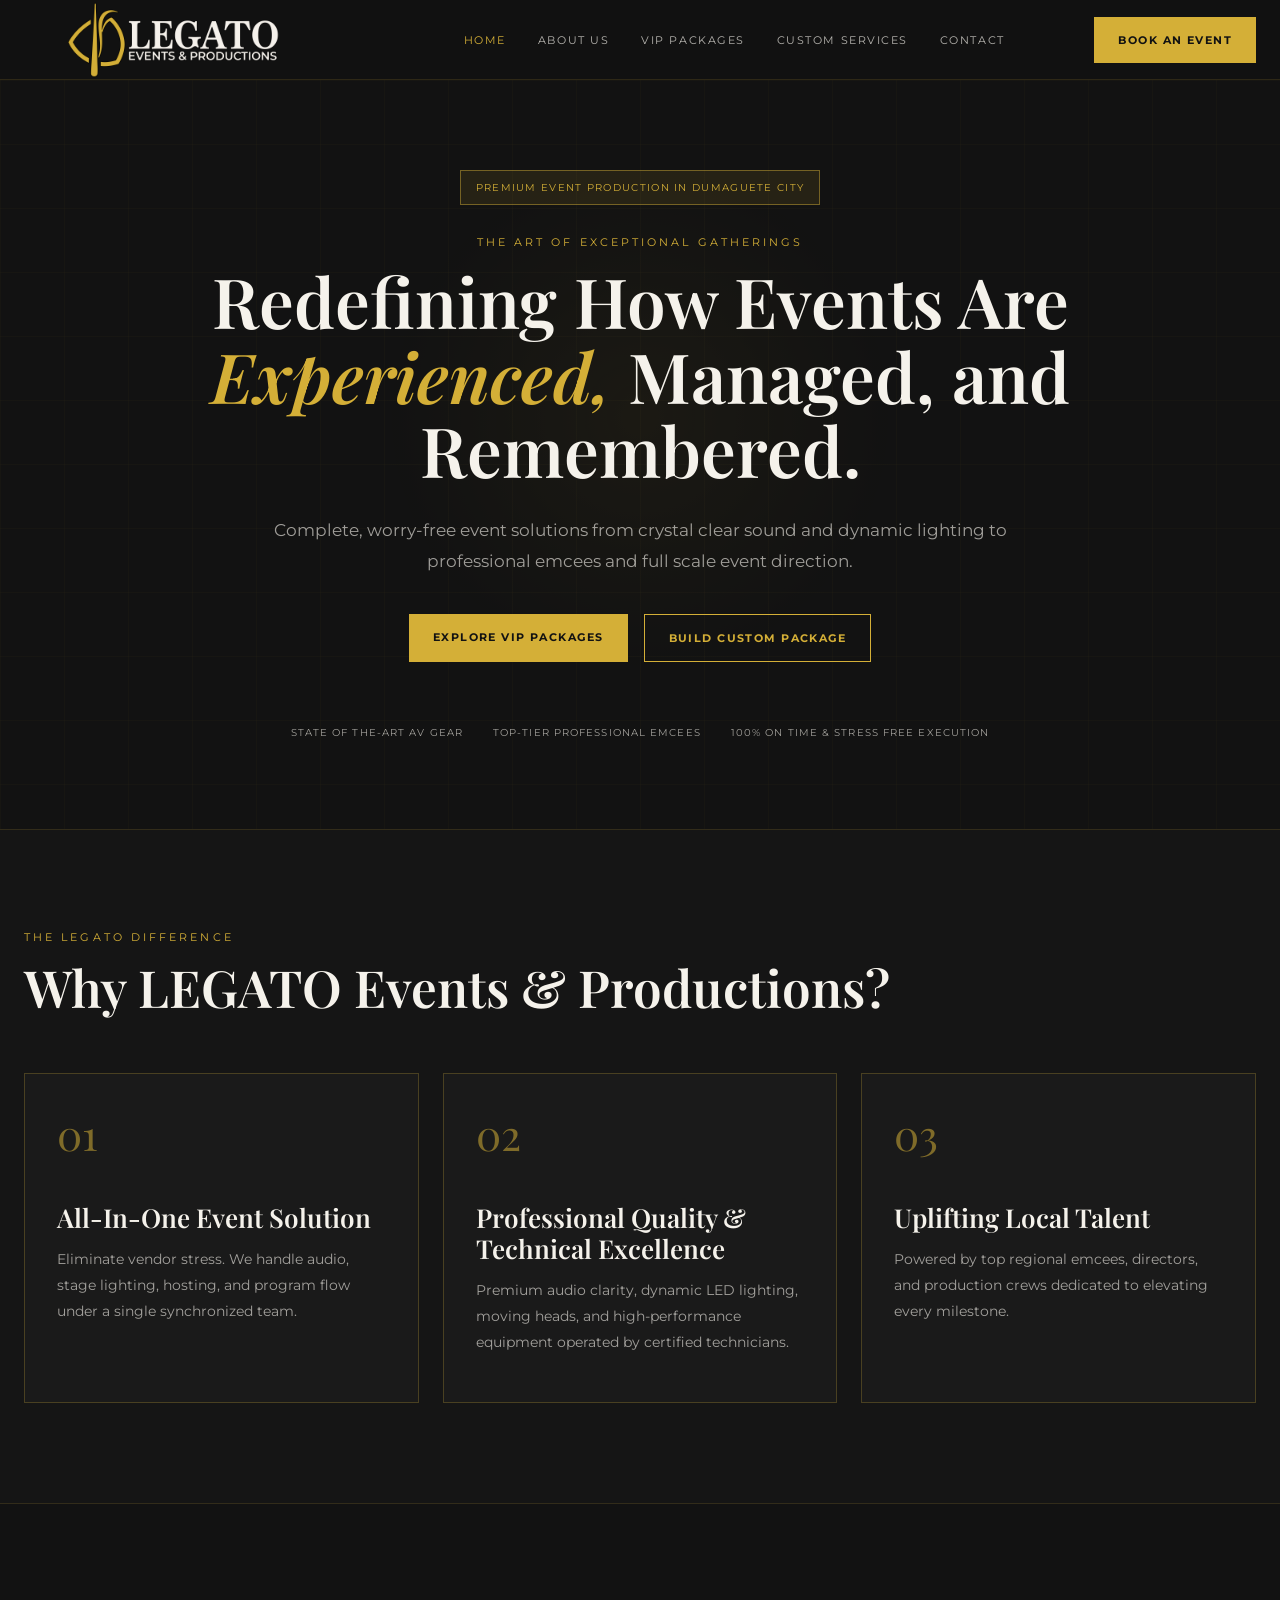
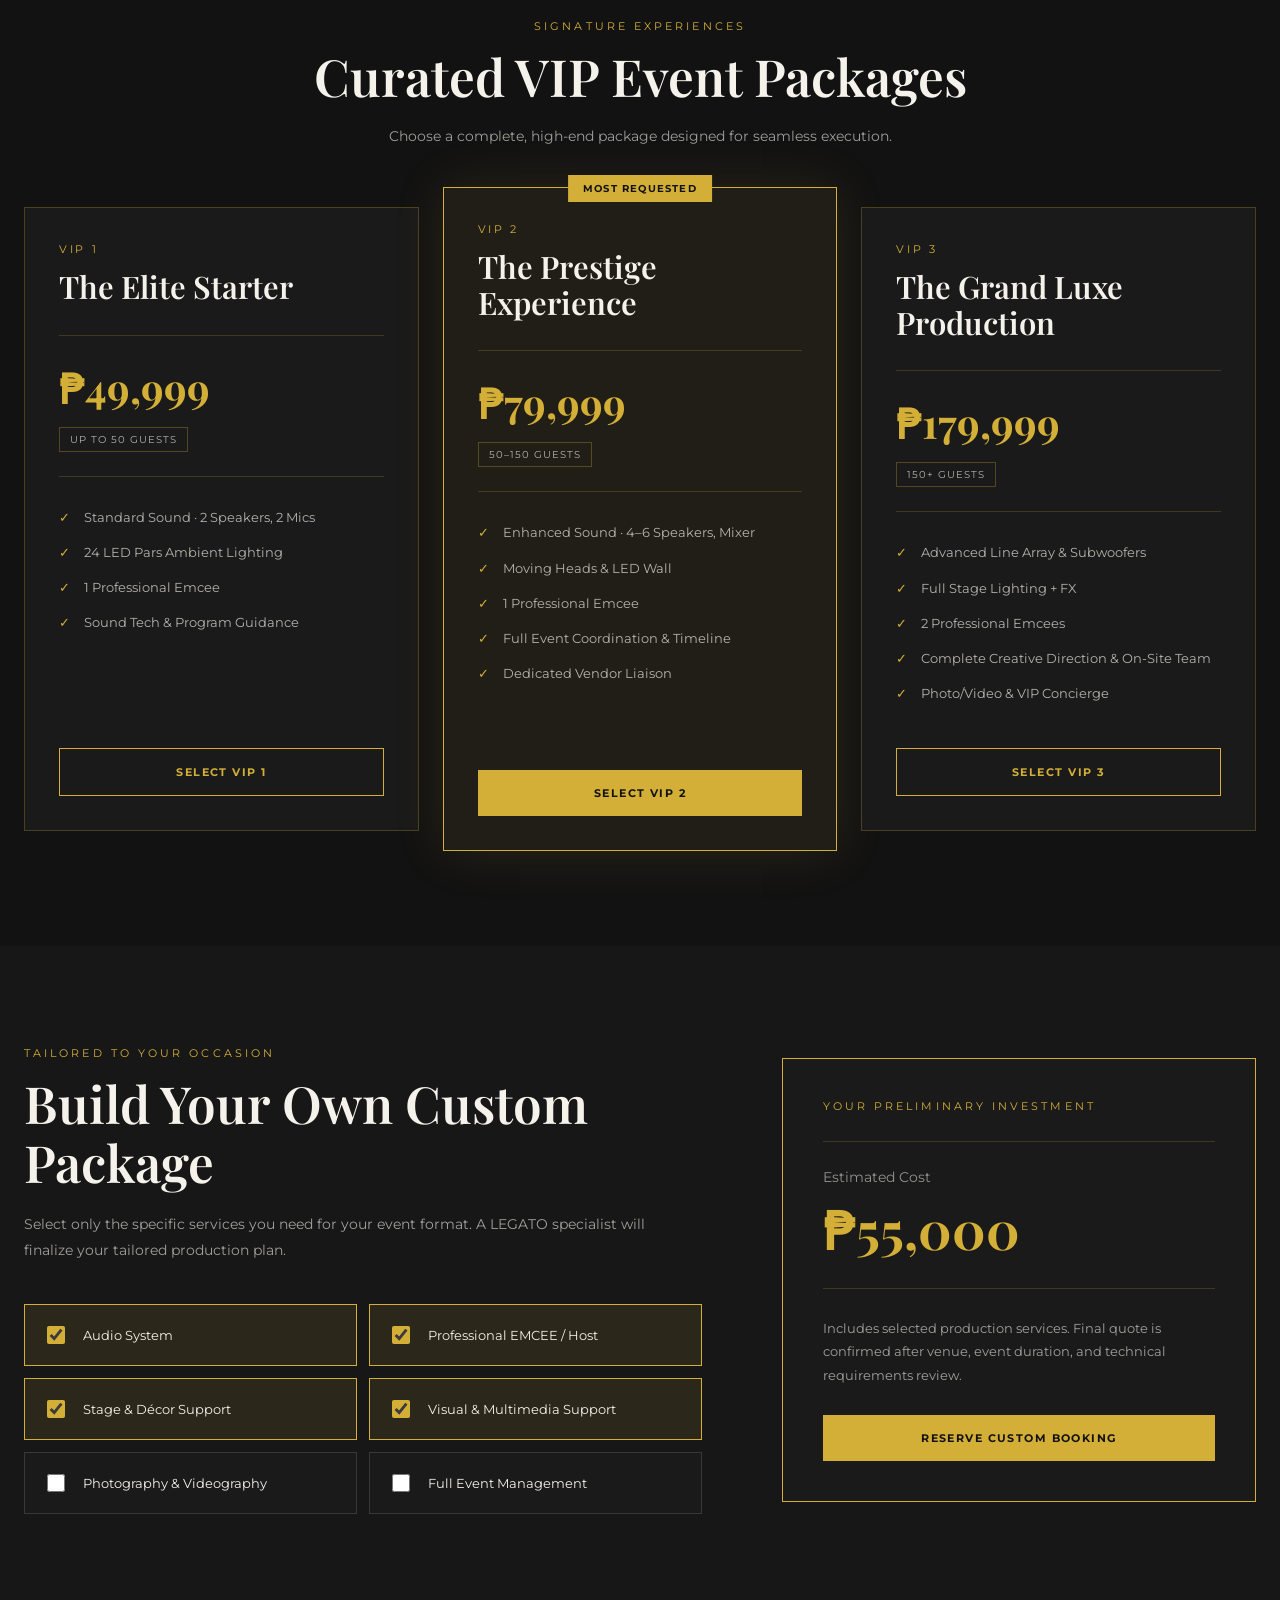
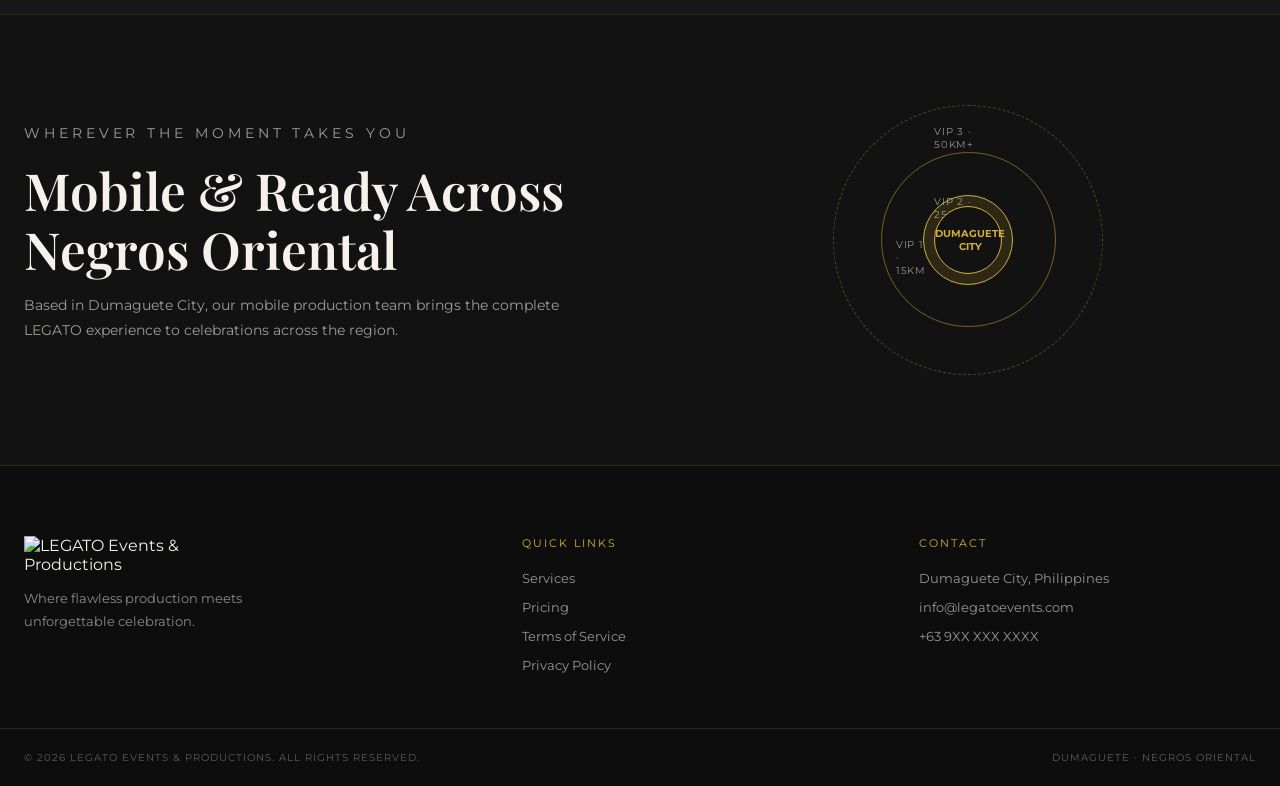
==== index.html @ f61fa3ec "LegatoV1" ====
<!DOCTYPE html>
<html lang="en">
<head>
  <meta charset="UTF-8" />
  <meta name="viewport" content="width=device-width, initial-scale=1.0" />
  <title>LEGATO Events & Productions</title>

  <link rel="preconnect" href="https://fonts.googleapis.com" />
  <link rel="preconnect" href="https://fonts.gstatic.com" crossorigin />
  <link
    href="https://fonts.googleapis.com/css2?family=Montserrat:wght@400;500;600;700&family=Playfair+Display:ital,wght@0,500;0,600;0,700;1,600&display=swap"
    rel="stylesheet"
  />

  <link rel="stylesheet" href="style.css" />
</head>

<body>
  <header class="navbar">
    <div class="container nav-content">
      <a href="#" class="brand">
  <img
  class="custom-logo"
  src="Assest/legato1.png"
  alt="LEGATO Events & Productions"
/>
</a>

      <nav class="nav-links" id="navLinks">
        <a class="active" href="#home">Home</a>
        <a href="#about">About Us</a>
        <a href="#packages">VIP Packages</a>
        <a href="#custom">Custom Services</a>
        <a href="#contact">Contact</a>
      </nav>

      <div class="nav-actions">
        <a href="#custom" class="btn btn-gold nav-book">Book An Event</a>
        <button class="menu-button" id="menuButton" aria-label="Open menu">
          ☰
        </button>
      </div>
    </div>
  </header>

  <main>
    <section class="hero" id="home">
      <div class="hero-pattern"></div>

      <div class="container hero-content">
        <span class="eyebrow-badge">Premium Event Production in Dumaguete City</span>

        <p class="section-label">THE ART OF EXCEPTIONAL GATHERINGS</p>

        <h1>
          Redefining How Events Are
          <em>Experienced,</em>
          Managed, and Remembered.
        </h1>

        <p class="hero-description">
          Complete, worry-free event solutions from crystal clear sound and
          dynamic lighting to professional emcees and full scale event direction.
        </p>

        <div class="hero-actions">
          <a class="btn btn-gold" href="#packages">Explore VIP Packages</a>
          <a class="btn btn-outline" href="#custom">Build Custom Package</a>
        </div>

        <div class="feature-tags">
          <span>State of the-Art AV Gear</span>
          <span>Top-Tier Professional Emcees</span>
          <span>100% On Time & Stress Free Execution</span>
        </div>
      </div>
    </section>

    <section class="why-section" id="about">
      <div class="container">
        <p class="section-label">THE LEGATO DIFFERENCE</p>
        <h2>Why LEGATO Events & Productions?</h2>

        <div class="why-grid">
          <article class="why-card">
            <span class="card-number">01</span>
            <h3>All-In-One Event Solution</h3>
            <p>
              Eliminate vendor stress. We handle audio, stage lighting, hosting,
              and program flow under a single synchronized team.
            </p>
          </article>

          <article class="why-card">
            <span class="card-number">02</span>
            <h3>Professional Quality & Technical Excellence</h3>
            <p>
              Premium audio clarity, dynamic LED lighting, moving heads, and
              high-performance equipment operated by certified technicians.
            </p>
          </article>

          <article class="why-card">
            <span class="card-number">03</span>
            <h3>Uplifting Local Talent</h3>
            <p>
              Powered by top regional emcees, directors, and production crews
              dedicated to elevating every milestone.
            </p>
          </article>
        </div>
      </div>
    </section>

    <section class="packages-section" id="packages">
      <div class="container">
        <div class="section-heading center">
          <p class="section-label">SIGNATURE EXPERIENCES</p>
          <h2>Curated VIP Event Packages</h2>
          <p>
            Choose a complete, high-end package designed for seamless execution.
          </p>
        </div>

        <div class="package-grid">
          <article class="package-card">
            <p class="package-name">VIP 1</p>
            <h3>The Elite Starter</h3>

            <div class="package-price">
              <strong>₱49,999</strong>
              <span>Up to 50 Guests</span>
            </div>

            <ul>
              <li>Standard Sound · 2 Speakers, 2 Mics</li>
              <li>24 LED Pars Ambient Lighting</li>
              <li>1 Professional Emcee</li>
              <li>Sound Tech & Program Guidance</li>
            </ul>

            <a href="#custom" class="btn btn-outline package-button">Select VIP 1</a>
          </article>

          <article class="package-card featured-package">
            <span class="featured-label">MOST REQUESTED</span>
            <p class="package-name">VIP 2</p>
            <h3>The Prestige Experience</h3>

            <div class="package-price">
              <strong>₱79,999</strong>
              <span>50–150 Guests</span>
            </div>

            <ul>
              <li>Enhanced Sound · 4–6 Speakers, Mixer</li>
              <li>Moving Heads & LED Wall</li>
              <li>1 Professional Emcee</li>
              <li>Full Event Coordination & Timeline</li>
              <li>Dedicated Vendor Liaison</li>
            </ul>

            <a href="#custom" class="btn btn-gold package-button">Select VIP 2</a>
          </article>

          <article class="package-card">
            <p class="package-name">VIP 3</p>
            <h3>The Grand Luxe Production</h3>

            <div class="package-price">
              <strong>₱179,999</strong>
              <span>150+ Guests</span>
            </div>

            <ul>
              <li>Advanced Line Array & Subwoofers</li>
              <li>Full Stage Lighting + FX</li>
              <li>2 Professional Emcees</li>
              <li>Complete Creative Direction & On-Site Team</li>
              <li>Photo/Video & VIP Concierge</li>
            </ul>

            <a href="#custom" class="btn btn-outline package-button">Select VIP 3</a>
          </article>
        </div>
      </div>
    </section>

    <section class="custom-section" id="custom">
      <div class="container custom-grid">
        <div>
          <p class="section-label">TAILORED TO YOUR OCCASION</p>
          <h2>Build Your Own Custom Package</h2>
          <p class="custom-description">
            Select only the specific services you need for your event format.
            A LEGATO specialist will finalize your tailored production plan.
          </p>

          <div class="service-list">
            <label class="service-item">
              <input type="checkbox" data-price="18000" checked />
              <span>Audio System</span>
              <b>₱18,000</b>
            </label>

            <label class="service-item">
              <input type="checkbox" data-price="12000" checked />
              <span>Professional EMCEE / Host</span>
              <b>₱12,000</b>
            </label>

            <label class="service-item">
              <input type="checkbox" data-price="10000" checked />
              <span>Stage & Décor Support</span>
              <b>₱10,000</b>
            </label>

            <label class="service-item">
              <input type="checkbox" data-price="15000" checked />
              <span>Visual & Multimedia Support</span>
              <b>₱15,000</b>
            </label>

            <label class="service-item">
              <input type="checkbox" data-price="18000" />
              <span>Photography & Videography</span>
              <b>₱18,000</b>
            </label>

            <label class="service-item">
              <input type="checkbox" data-price="25000" />
              <span>Full Event Management</span>
              <b>₱25,000</b>
            </label>
          </div>
        </div>

        <aside class="estimate-card">
          <p class="section-label">YOUR PRELIMINARY INVESTMENT</p>
          <div class="estimate-total">
            <span>Estimated Cost</span>
            <strong id="estimatedCost">₱55,000</strong>
          </div>

          <p>
            Includes selected production services. Final quote is confirmed after
            venue, event duration, and technical requirements review.
          </p>

          <a href="#contact" class="btn btn-gold full-width">
            Reserve Custom Booking
          </a>
        </aside>
      </div>
    </section>

    <section class="coverage-section">
      <div class="container coverage-grid">
        <div>
          <p class="section-label">WHEREVER THE MOMENT TAKES YOU</p>
          <h2>Mobile & Ready Across Negros Oriental</h2>
          <p>
            Based in Dumaguete City, our mobile production team brings the
            complete LEGATO experience to celebrations across the region.
          </p>
        </div>

        <div class="coverage-map">
          <div class="ring ring-3"></div>
          <div class="ring ring-2"></div>
          <div class="ring ring-1"></div>
          <div class="map-center">Dumaguete<br />City</div>

          <span class="ring-label vip3">VIP 3 · 50km+</span>
          <span class="ring-label vip2">VIP 2 · 25km</span>
          <span class="ring-label vip1">VIP 1 · 15km</span>
        </div>
      </div>
    </section>
  </main>

  <footer id="contact">
    <div class="container footer-grid">
      <div>
        <a href="#" class="brand">
          <img
            class="footer-custom-logo"
            src="Assest/White 2.png"
            alt="LEGATO Events & Productions"
          />
        </a>
        <p class="footer-tagline">
          Where flawless production meets unforgettable celebration.
        </p>
      </div>

      <div>
        <p class="footer-title">Quick Links</p>
        <div class="footer-links">
          <a href="#custom">Services</a>
          <a href="#packages">Pricing</a>
          <a href="#">Terms of Service</a>
          <a href="#">Privacy Policy</a>
        </div>
      </div>

      <div>
        <p class="footer-title">Contact</p>
        <div class="footer-links">
          <span>Dumaguete City, Philippines</span>
          <a href="mailto:info@legatoevents.com">info@legatoevents.com</a>
          <a href="tel:+639000000000">+63 9XX XXX XXXX</a>
        </div>
      </div>
    </div>

    <div class="footer-bottom">
      <div class="container">
        <span>© 2026 LEGATO Events & Productions. All Rights Reserved.</span>
        <span>Dumaguete · Negros Oriental</span>
      </div>
    </div>
  </footer>

  <script src="script.js"></script>
</body>
</html>
---- style.css ----
:root {
  --black: #121212;
  --charcoal: #1a1a1a;
  --gold: #d4af37;
  --ivory: #f5f2eb;
  --muted: rgba(245, 242, 235, 0.62);
  --border: rgba(212, 175, 55, 0.25);
}

* {
  box-sizing: border-box;
}

html {
  scroll-behavior: smooth;
}

body {
  margin: 0;
  background: var(--black);
  color: var(--ivory);
  font-family: "Montserrat", sans-serif;
}

a {
  color: inherit;
  text-decoration: none;
}

.container {
  width: min(1280px, calc(100% - 48px));
  margin: 0 auto;
}

/* Navigation */
.navbar {
  position: sticky;
  top: 0;
  z-index: 100;
  height: 80px;
  background: rgba(18, 18, 18, 0.95);
  border-bottom: 1px solid rgba(212, 175, 55, 0.15);
  -webkit-backdrop-filter: blur(12px);
  backdrop-filter: blur(12px);
}

.nav-content {
  height: 100%;
  display: flex;
  align-items: center;
  justify-content: space-between;
}

.brand {
  display: flex;
  align-items: center;
  gap: 12px;
}

.brand-mark {
  width: 40px;
  height: 40px;
  display: grid;
  place-items: center;
  border: 1px solid var(--gold);
  color: var(--gold);
  font-family: "Playfair Display", serif;
  font-size: 22px;
}

.brand strong {
  display: block;
  color: var(--gold);
  font-family: "Playfair Display", serif;
  font-size: 20px;
  letter-spacing: 0.16em;
}

.brand small {
  display: block;
  margin-top: 2px;
  color: rgba(245, 242, 235, 0.55);
  font-size: 8px;
  letter-spacing: 0.25em;
}

.nav-links {
  display: flex;
  align-items: center;
  gap: 32px;
}

.nav-links a {
  color: rgba(245, 242, 235, 0.72);
  font-size: 11px;
  letter-spacing: 0.14em;
  text-transform: uppercase;
  transition: color 0.2s ease;
}

.nav-links a:hover,
.nav-links a.active {
  color: var(--gold);
}

.nav-actions {
  display: flex;
  align-items: center;
  gap: 10px;
}

.menu-button {
  display: none;
  border: 0;
  background: transparent;
  color: var(--gold);
  font-size: 26px;
  cursor: pointer;
}

/* Common */
h1,
h2,
h3 {
  font-family: "Playfair Display", serif;
  font-weight: 600;
}

h2 {
  margin: 0;
  font-size: clamp(38px, 4vw, 56px);
  line-height: 1.15;
}

.section-label {
  margin: 0 0 14px;
  color: var(--gold);
  font-size: 11px;
  letter-spacing: 0.28em;
  text-transform: uppercase;
}

.btn {
  display: inline-block;
  padding: 16px 24px;
  font-size: 11px;
  font-weight: 700;
  letter-spacing: 0.13em;
  text-align: center;
  text-transform: uppercase;
  transition: all 0.25s ease;
}

.btn-gold {
  background: var(--gold);
  color: var(--black);
}

.btn-gold:hover {
  background: #f0cd55;
}

.btn-outline {
  border: 1px solid var(--gold);
  color: var(--gold);
}

.btn-outline:hover {
  background: var(--gold);
  color: var(--black);
}

/* Hero */
.hero {
  position: relative;
  min-height: 700px;
  display: grid;
  place-items: center;
  overflow: hidden;
  text-align: center;
}

.hero-pattern {
  position: absolute;
  inset: 0;
  opacity: 0.35;
  background-image:
    radial-gradient(circle at 50% 45%, rgba(212, 175, 55, 0.14), transparent 35%),
    linear-gradient(rgba(212, 175, 55, 0.08) 1px, transparent 1px),
    linear-gradient(90deg, rgba(212, 175, 55, 0.08) 1px, transparent 1px);
  background-size: auto, 64px 64px, 64px 64px;
}

.hero-content {
  position: relative;
  z-index: 1;
  max-width: 1040px;
  padding: 90px 0;
}

.eyebrow-badge {
  display: inline-block;
  margin-bottom: 30px;
  padding: 10px 15px;
  border: 1px solid rgba(212, 175, 55, 0.45);
  background: rgba(212, 175, 55, 0.1);
  color: var(--gold);
  font-size: 10px;
  letter-spacing: 0.13em;
  text-transform: uppercase;
}

.hero h1 {
  margin: 0;
  font-size: clamp(46px, 5.4vw, 78px);
  line-height: 1.08;
}

.hero h1 em {
  color: var(--gold);
}

.hero-description {
  max-width: 760px;
  margin: 28px auto 0;
  color: var(--muted);
  font-size: 17px;
  line-height: 1.8;
}

.hero-actions {
  display: flex;
  justify-content: center;
  gap: 16px;
  margin-top: 38px;
}

.feature-tags {
  display: flex;
  justify-content: center;
  flex-wrap: wrap;
  gap: 18px 30px;
  margin-top: 64px;
  color: rgba(245, 242, 235, 0.63);
  font-size: 10px;
  letter-spacing: 0.11em;
  text-transform: uppercase;
}

/* Why section */
.why-section {
  padding: 100px 0;
  background: #151515;
  border-top: 1px solid rgba(212, 175, 55, 0.15);
  border-bottom: 1px solid rgba(212, 175, 55, 0.15);
}

.why-grid {
  display: grid;
  grid-template-columns: repeat(3, 1fr);
  gap: 24px;
  margin-top: 56px;
}

.why-card {
  min-height: 300px;
  padding: 32px;
  background: var(--charcoal);
  border: 1px solid var(--border);
  transition: transform 0.25s ease, border-color 0.25s ease;
}

.why-card:hover {
  transform: translateY(-7px);
  border-color: var(--gold);
}

.card-number {
  color: rgba(212, 175, 55, 0.55);
  font-family: "Playfair Display", serif;
  font-size: 42px;
}

.why-card h3 {
  margin: 40px 0 14px;
  font-size: 26px;
  line-height: 1.2;
}

.why-card p,
.custom-description,
.coverage-grid p {
  color: var(--muted);
  font-size: 14px;
  line-height: 1.85;
}
.custom-logo {
  display: block;
  width: 350px;
  height: 300px;
  object-fit: contain;
  object-position: left center;
}


.footer-custom-logo {
  display: block;
  width: 190px;
  max-height: 300px;
  object-fit: contain;
  object-position: left center;
}

/* Packages */
.packages-section {
  padding: 115px 0;
}

.section-heading {
  max-width: 720px;
  margin-bottom: 58px;
}

.section-heading.center {
  margin-right: auto;
  margin-left: auto;
  text-align: center;
}

.section-heading > p:last-child {
  margin: 18px 0 0;
  color: var(--muted);
  font-size: 14px;
  line-height: 1.8;
}

.package-grid {
  display: grid;
  grid-template-columns: repeat(3, 1fr);
  align-items: stretch;
  gap: 24px;
}

.package-card {
  position: relative;
  display: flex;
  min-height: 570px;
  flex-direction: column;
  padding: 34px;
  background: var(--charcoal);
  border: 1px solid var(--border);
}

.featured-package {
  margin-top: -20px;
  margin-bottom: -20px;
  background: #201e17;
  border-color: var(--gold);
  box-shadow: 0 0 50px rgba(212, 175, 55, 0.12);
}

.featured-label {
  position: absolute;
  top: -13px;
  left: 50%;
  padding: 7px 15px;
  background: var(--gold);
  color: var(--black);
  font-size: 10px;
  font-weight: 700;
  letter-spacing: 0.12em;
  transform: translateX(-50%);
}

.package-name {
  margin: 0;
  color: var(--gold);
  font-size: 11px;
  letter-spacing: 0.24em;
  text-transform: uppercase;
}

.package-card h3 {
  margin: 13px 0 0;
  font-size: 31px;
  line-height: 1.15;
}

.package-price {
  margin: 30px 0;
  padding: 24px 0;
  border-top: 1px solid rgba(212, 175, 55, 0.2);
  border-bottom: 1px solid rgba(212, 175, 55, 0.2);
}

.package-price strong {
  display: block;
  color: var(--gold);
  font-family: "Playfair Display", serif;
  font-size: 41px;
}

.package-price span {
  display: inline-block;
  margin-top: 13px;
  padding: 5px 10px;
  border: 1px solid rgba(212, 175, 55, 0.3);
  color: rgba(245, 242, 235, 0.7);
  font-size: 10px;
  letter-spacing: 0.1em;
  text-transform: uppercase;
}

.package-card ul {
  flex: 1;
  margin: 0 0 30px;
  padding: 0;
  list-style: none;
}

.package-card li {
  position: relative;
  margin: 0 0 15px;
  padding-left: 25px;
  color: rgba(245, 242, 235, 0.7);
  font-size: 13px;
  line-height: 1.55;
}

.package-card li::before {
  position: absolute;
  top: 0;
  left: 0;
  color: var(--gold);
  content: "✓";
}

.package-button {
  width: 100%;
}

/* Custom builder */
.custom-section {
  padding: 100px 0;
  background: #171717;
}

.custom-grid {
  display: grid;
  grid-template-columns: 1fr 0.7fr;
  gap: 80px;
}

.custom-description {
  max-width: 650px;
  margin: 20px 0 0;
}

.service-list {
  display: grid;
  grid-template-columns: repeat(2, 1fr);
  gap: 12px;
  margin-top: 40px;
}

.service-item {
  display: flex;
  align-items: center;
  justify-content: space-between;
  gap: 15px;
  padding: 18px;
  background: var(--charcoal);
  border: 1px solid rgba(245, 242, 235, 0.14);
  cursor: pointer;
  transition: 0.2s ease;
}

.service-item:has(input:checked) {
  background: rgba(212, 175, 55, 0.1);
  border-color: var(--gold);
}

.service-item input {
  width: 18px;
  height: 18px;
  accent-color: var(--gold);
}

.service-item span {
  flex: 1;
  font-size: 13px;
}

.service-item b {
  display: none;
  color: var(--gold);
  font-size: 11px;
}

.estimate-card {
  align-self: center;
  padding: 40px;
  background: var(--charcoal);
  border: 1px solid var(--gold);
}

.estimate-total {
  margin: 28px 0;
  padding: 25px 0;
  border-top: 1px solid rgba(212, 175, 55, 0.2);
  border-bottom: 1px solid rgba(212, 175, 55, 0.2);
}

.estimate-total span {
  color: rgba(245, 242, 235, 0.55);
  font-size: 14px;
}

.estimate-total strong {
  display: block;
  margin-top: 8px;
  color: var(--gold);
  font-family: "Playfair Display", serif;
  font-size: 52px;
}

.estimate-card > p:not(.section-label) {
  margin-bottom: 28px;
  color: var(--muted);
  font-size: 13px;
  line-height: 1.8;
}

.full-width {
  width: 100%;
}

/* Coverage */
.coverage-section {
  padding: 85px 0;
  border-top: 1px solid rgba(212, 175, 55, 0.15);
  border-bottom: 1px solid rgba(212, 175, 55, 0.15);
}

.coverage-grid {
  display: grid;
  grid-template-columns: 1fr 1fr;
  align-items: center;
  gap: 80px;
}

.coverage-map {
  position: relative;
  height: 280px;
  max-width: 450px;
  margin: auto;
  display: grid;
  place-items: center;
}

.ring {
  position: absolute;
  border-radius: 50%;
}

.ring-1 {
  width: 90px;
  height: 90px;
  background: rgba(212, 175, 55, 0.14);
  border: 1px solid var(--gold);
}

.ring-2 {
  width: 175px;
  height: 175px;
  border: 1px solid rgba(212, 175, 55, 0.5);
}

.ring-3 {
  width: 270px;
  height: 270px;
  border: 1px dashed rgba(212, 175, 55, 0.35);
}

.map-center {
  position: relative;
  z-index: 1;
  display: grid;
  width: 68px;
  height: 68px;
  place-items: center;
  border: 1px solid var(--gold);
  border-radius: 50%;
  background: var(--black);
  color: var(--gold);
  font-size: 10px;
  font-weight: 700;
  line-height: 1.3;
  text-align: center;
  text-transform: uppercase;
}

.ring-label {
  position: absolute;
  color: rgba(245, 242, 235, 0.58);
  font-size: 10px;
  letter-spacing: 0.08em;
  text-transform: uppercase;
}

.vip3 { top: 25px; right: 5px; }
.vip2 { top: 95px; right: 25px; }
.vip1 { top: 138px; right: 76px; }

/* Footer */
footer {
  background: #0d0d0d;
}

.footer-grid {
  display: grid;
  grid-template-columns: 1.3fr 1fr 1fr;
  gap: 60px;
  padding: 70px 0 55px;
}

.footer-tagline {
  max-width: 280px;
  color: rgba(245, 242, 235, 0.55);
  font-size: 13px;
  line-height: 1.8;
}

.footer-title {
  margin: 0 0 20px;
  color: var(--gold);
  font-size: 11px;
  letter-spacing: 0.18em;
  text-transform: uppercase;
}

.footer-links {
  display: flex;
  flex-direction: column;
  gap: 13px;
  color: rgba(245, 242, 235, 0.6);
  font-size: 13px;
}

.footer-links a:hover {
  color: var(--gold);
}

.footer-bottom {
  border-top: 1px solid rgba(212, 175, 55, 0.15);
}

.footer-bottom .container {
  display: flex;
  justify-content: space-between;
  gap: 20px;
  padding: 22px 0;
  color: rgba(245, 242, 235, 0.35);
  font-size: 10px;
  letter-spacing: 0.1em;
  text-transform: uppercase;
}

/* Responsive */
@media (max-width: 900px) {
  .nav-links {
    display: none;
  }

  .nav-links.open {
    position: absolute;
    top: 80px;
    left: 0;
    width: 100%;
    display: flex;
    flex-direction: column;
    align-items: flex-start;
    gap: 20px;
    padding: 28px 24px;
    background: var(--charcoal);
    border-bottom: 1px solid var(--border);
  }

  .menu-button {
    display: block;
  }

  .why-grid,
  .package-grid,
  .custom-grid,
  .coverage-grid,
  .footer-grid {
    grid-template-columns: 1fr;
  }

  .featured-package {
    margin: 0;
  }

  .custom-grid,
  .coverage-grid {
    gap: 45px;
  }
}

@media (max-width: 600px) {
  .container {
    width: min(100% - 32px, 1280px);
  }

  .nav-book {
    display: none;
  }

  .hero {
    min-height: 650px;
  }

  .hero-actions {
    flex-direction: column;
  }

  .hero h1 {
    font-size: 43px;
  }

  .service-list {
    grid-template-columns: 1fr;
  }

  .footer-bottom .container {
    flex-direction: column;
  }

  .vip3 { right: 0; }
  .vip2 { right: 10px; }
  .vip1 { right: 52px; }
}
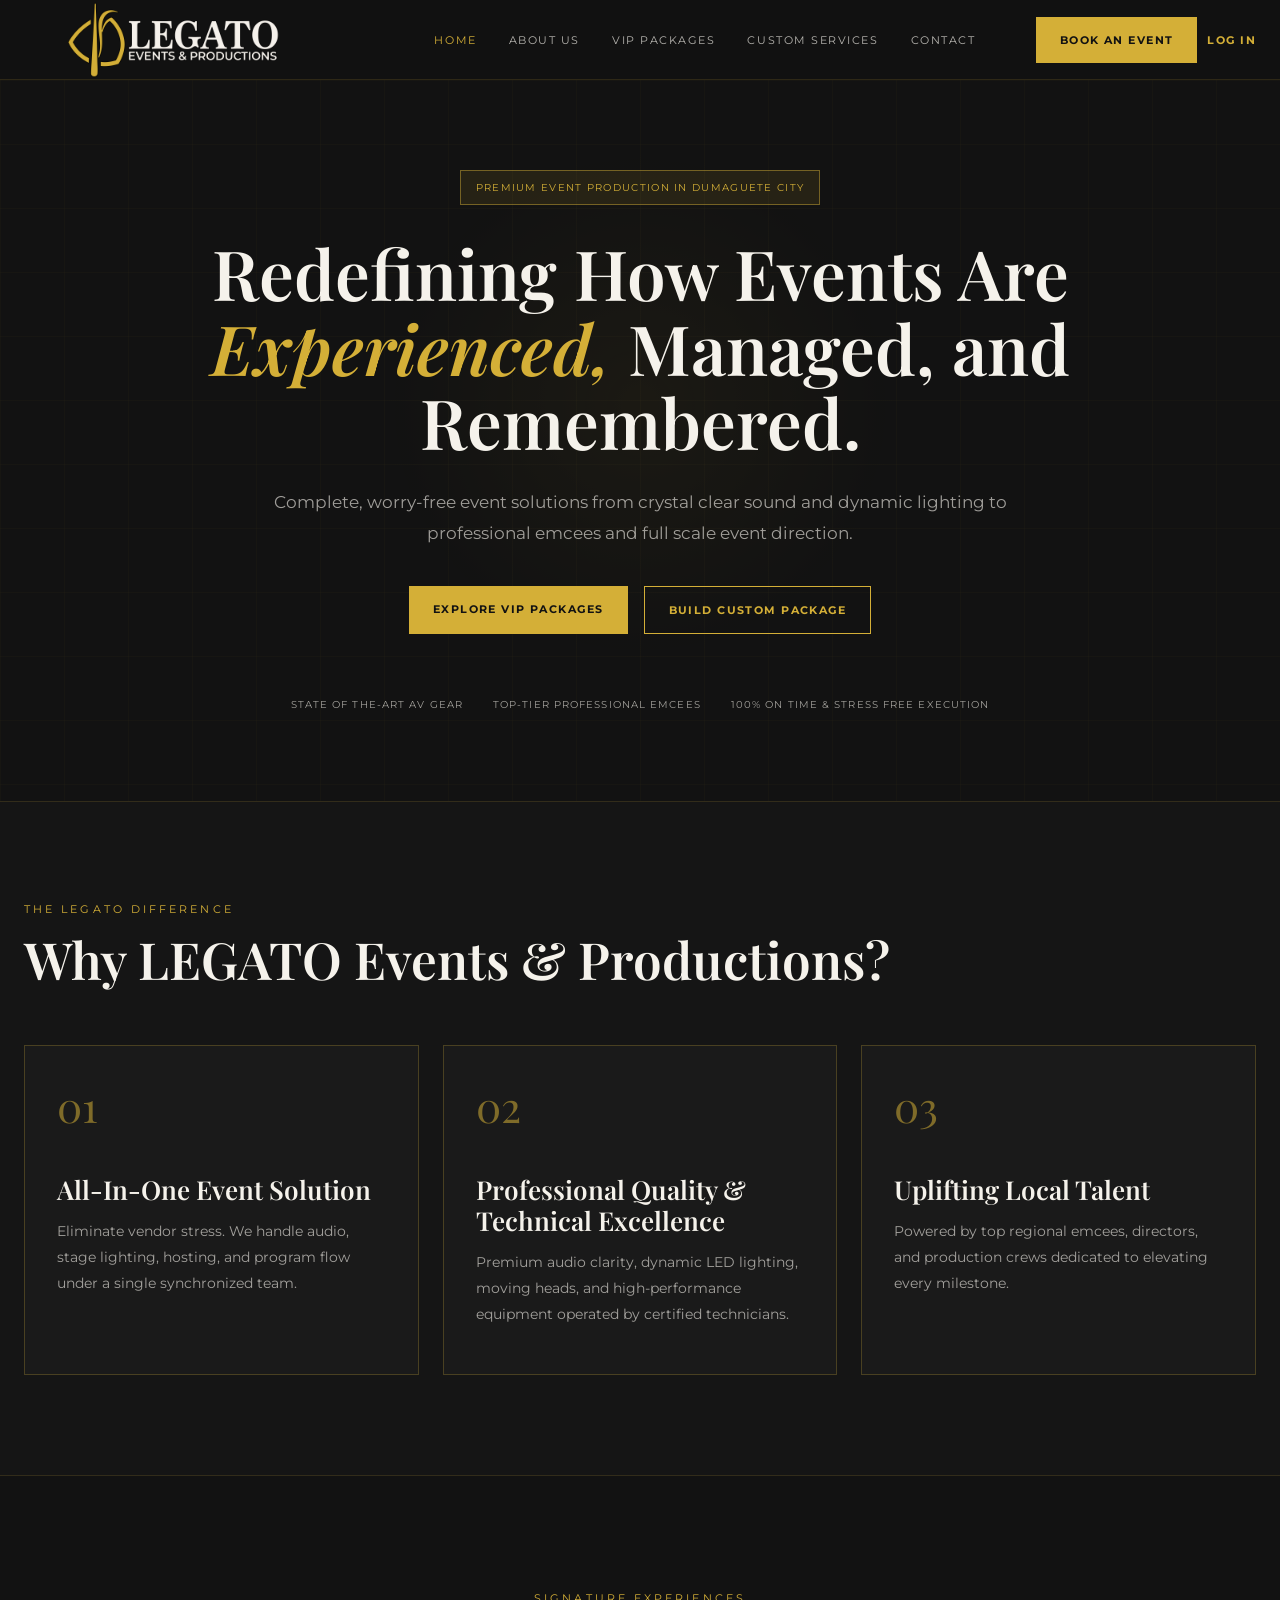
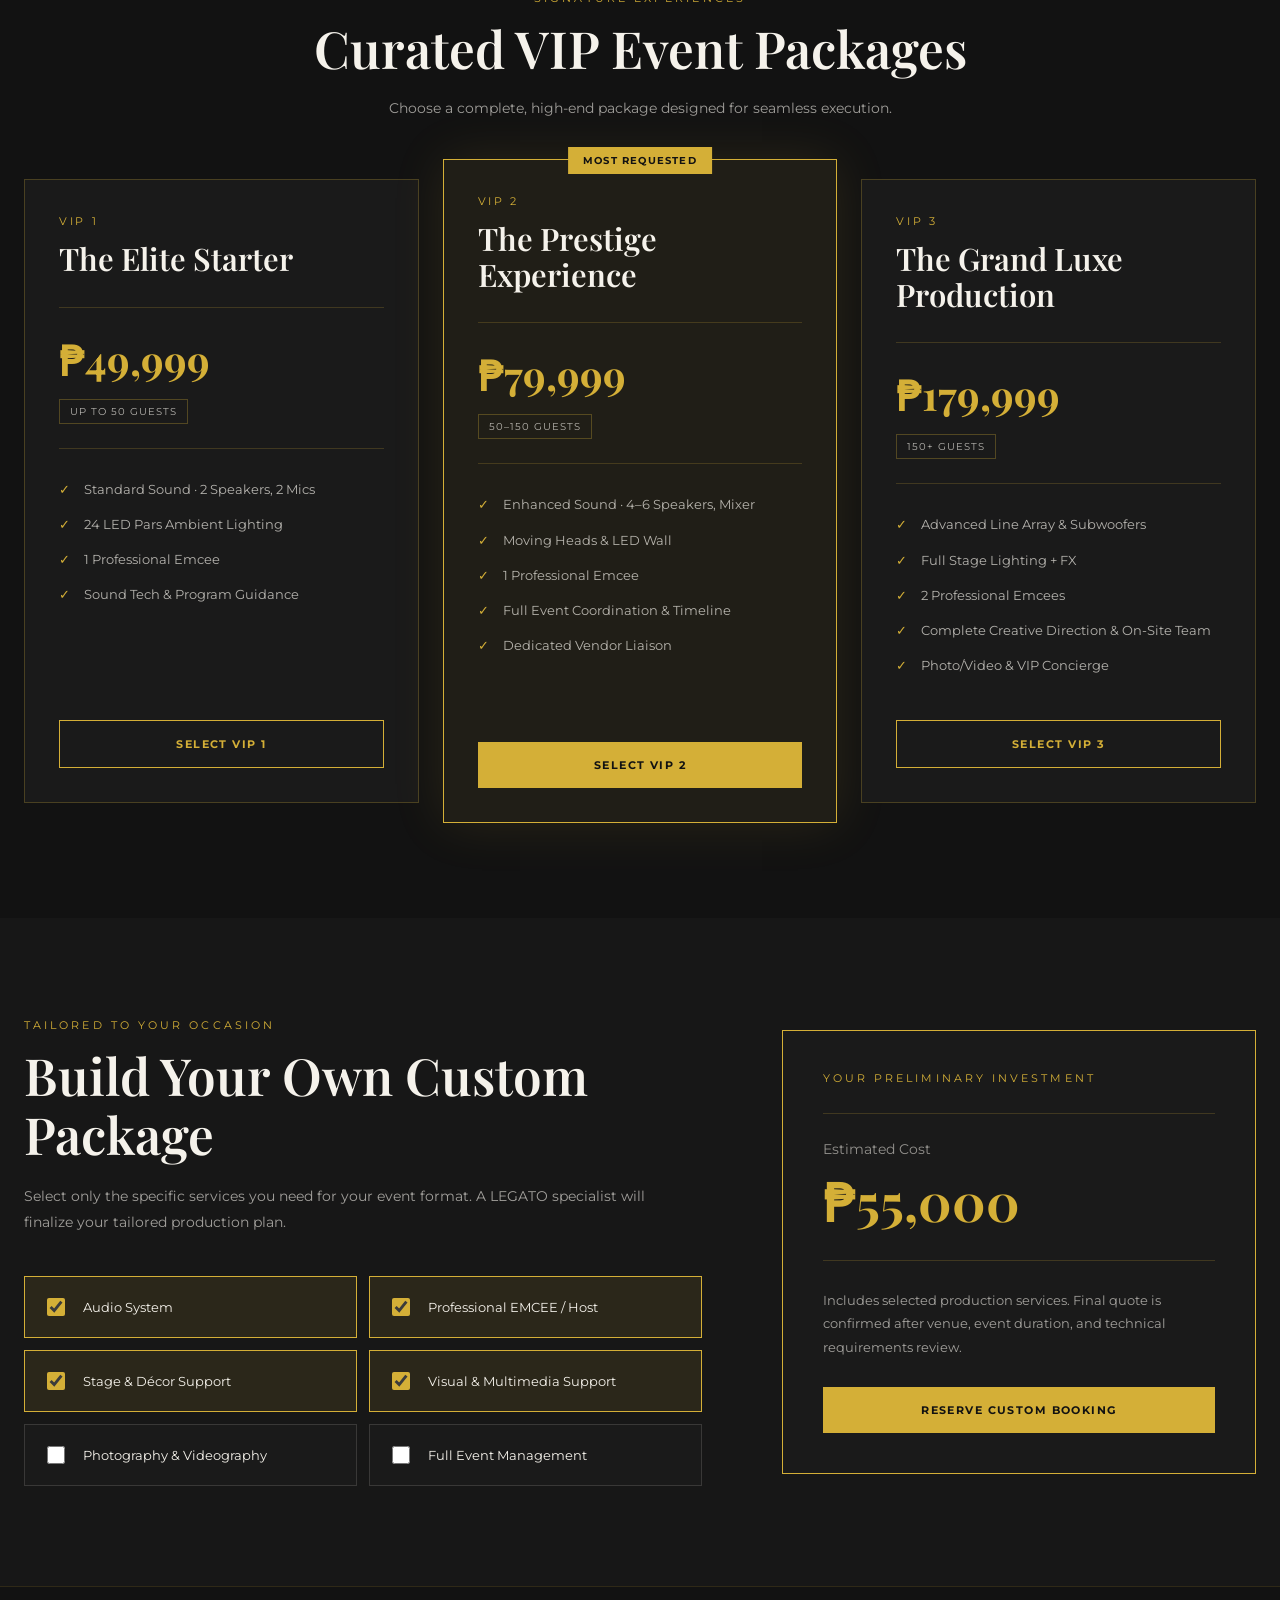
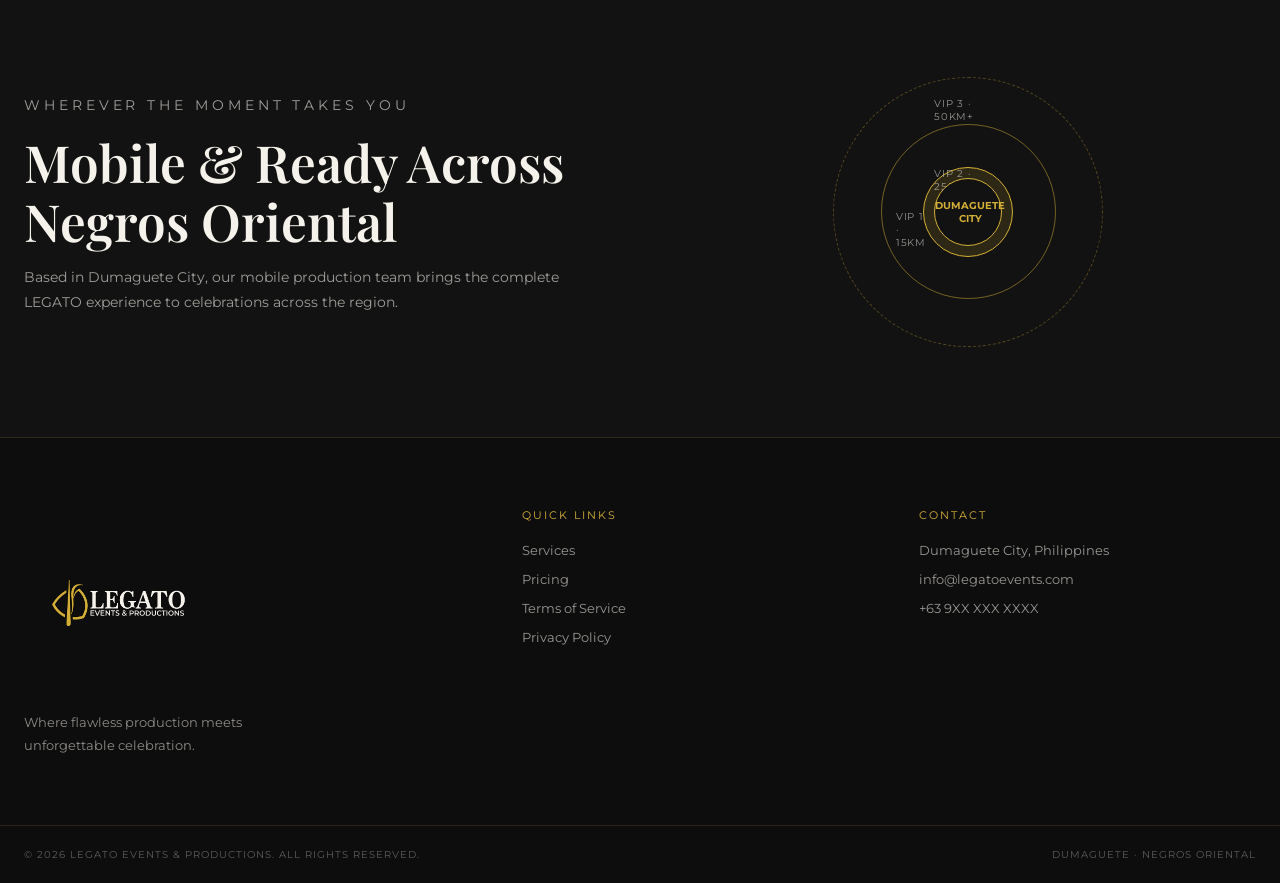
==== commit 97e918fc: "2ndVersion with sections" ====
--- a/index.html
+++ b/index.html
@@ -27,15 +27,16 @@
 </a>
 
       <nav class="nav-links" id="navLinks">
-        <a class="active" href="#home">Home</a>
-        <a href="#about">About Us</a>
-        <a href="#packages">VIP Packages</a>
-        <a href="#custom">Custom Services</a>
-        <a href="#contact">Contact</a>
+        <a class="active" href="index.html">Home</a>
+        <a href="about.html">About Us</a>
+        <a href="packages.html">VIP Packages</a>
+        <a href="custom.html">Custom Services</a>
+        <a href="contact.html">Contact</a>
       </nav>
 
       <div class="nav-actions">
-        <a href="#custom" class="btn btn-gold nav-book">Book An Event</a>
+        <a href="custom.html" class="btn btn-gold nav-book">Book An Event</a>
+        <a href="login.html" class="nav-login">Log In</a>
         <button class="menu-button" id="menuButton" aria-label="Open menu">
           ☰
         </button>
@@ -49,8 +50,6 @@
 
       <div class="container hero-content">
         <span class="eyebrow-badge">Premium Event Production in Dumaguete City</span>
-
-        <p class="section-label">THE ART OF EXCEPTIONAL GATHERINGS</p>
 
         <h1>
           Redefining How Events Are
@@ -285,7 +284,7 @@
         <a href="#" class="brand">
           <img
             class="footer-custom-logo"
-            src="Assest/White 2.png"
+            src="Assest/legato1.png"
             alt="LEGATO Events & Productions"
           />
         </a>
@@ -297,8 +296,8 @@
       <div>
         <p class="footer-title">Quick Links</p>
         <div class="footer-links">
-          <a href="#custom">Services</a>
-          <a href="#packages">Pricing</a>
+          <a href="custom.html">Services</a>
+          <a href="packages.html">Pricing</a>
           <a href="#">Terms of Service</a>
           <a href="#">Privacy Policy</a>
         </div>
--- a/style.css
+++ b/style.css
@@ -107,6 +107,14 @@
   display: flex;
   align-items: center;
   gap: 10px;
+}
+
+.nav-login {
+  color: var(--gold);
+  font-size: 11px;
+  font-weight: 700;
+  letter-spacing: 0.13em;
+  text-transform: uppercase;
 }
 
 .menu-button {
@@ -533,6 +541,160 @@
 
 .full-width {
   width: 100%;
+}
+
+/* Inner pages */
+.page-hero {
+  padding: 120px 0 110px;
+  background: linear-gradient(135deg, #171717, #211f18);
+  border-bottom: 1px solid var(--border);
+}
+
+.page-hero h1 {
+  max-width: 760px;
+  margin: 0;
+  font-size: clamp(52px, 7vw, 92px);
+  line-height: 1.02;
+}
+
+.page-hero h1 em {
+  color: var(--gold);
+}
+
+.page-hero p:last-child {
+  max-width: 650px;
+  margin: 26px 0 0;
+  color: var(--muted);
+  font-size: 17px;
+  line-height: 1.8;
+}
+
+.inner-section {
+  padding: 110px 0;
+}
+
+.story-grid,
+.contact-grid {
+  display: grid;
+  grid-template-columns: 0.9fr 1.1fr;
+  gap: 90px;
+}
+
+.story-grid h2,
+.contact-grid h2 {
+  margin: 0;
+}
+
+.story-grid p:not(.section-label),
+.contact-grid p:not(.section-label) {
+  margin: 0 0 20px;
+  color: var(--muted);
+  font-size: 15px;
+  line-height: 1.9;
+}
+
+.contact-details {
+  display: grid;
+  gap: 22px;
+  margin-top: 35px;
+}
+
+.contact-details .section-label {
+  display: block;
+  margin-bottom: 7px;
+}
+
+.contact-details a,
+.contact-details span:last-child {
+  color: var(--ivory);
+  font-size: 14px;
+}
+
+.contact-form,
+.auth-card {
+  display: grid;
+  gap: 18px;
+  padding: 42px;
+  background: var(--charcoal);
+  border: 1px solid var(--border);
+}
+
+.contact-form label,
+.auth-card label {
+  display: grid;
+  gap: 9px;
+  color: rgba(245, 242, 235, 0.7);
+  font-size: 11px;
+  letter-spacing: 0.12em;
+  text-transform: uppercase;
+}
+
+.contact-form input,
+.contact-form textarea,
+.auth-card input {
+  width: 100%;
+  padding: 14px;
+  border: 1px solid rgba(245, 242, 235, 0.18);
+  background: #111;
+  color: var(--ivory);
+  font: inherit;
+  resize: vertical;
+}
+
+.contact-form input:focus,
+.contact-form textarea:focus,
+.auth-card input:focus {
+  outline: 1px solid var(--gold);
+  border-color: var(--gold);
+}
+
+.auth-section {
+  min-height: 680px;
+  display: grid;
+  place-items: center;
+  padding: 80px 16px;
+  background: radial-gradient(circle at 50% 20%, rgba(212, 175, 55, 0.12), transparent 35%), var(--black);
+}
+
+.auth-card {
+  width: min(100%, 500px);
+}
+
+.auth-card h1 {
+  margin: -4px 0 0;
+  font-size: 44px;
+}
+
+.auth-card > p:not(.section-label):not(.auth-switch):not(.form-message) {
+  margin: -4px 0 8px;
+  color: var(--muted);
+  font-size: 13px;
+  line-height: 1.7;
+}
+
+.auth-switch {
+  margin: 5px 0 0;
+  color: var(--muted);
+  font-size: 12px;
+  text-align: center;
+}
+
+.auth-switch button {
+  padding: 0;
+  border: 0;
+  background: transparent;
+  color: var(--gold);
+  font: inherit;
+  cursor: pointer;
+}
+
+.form-message {
+  min-height: 20px;
+  margin: 0;
+  color: var(--gold);
+  font-size: 12px;
+  line-height: 1.6;
+  text-align: center;
 }
 
 /* Coverage */
@@ -694,7 +856,9 @@
   .package-grid,
   .custom-grid,
   .coverage-grid,
-  .footer-grid {
+  .footer-grid,
+  .story-grid,
+  .contact-grid {
     grid-template-columns: 1fr;
   }
 
@@ -715,6 +879,23 @@
 
   .nav-book {
     display: none;
+  }
+
+  .nav-login {
+    font-size: 10px;
+  }
+
+  .page-hero {
+    padding: 85px 0;
+  }
+
+  .page-hero h1 {
+    font-size: 52px;
+  }
+
+  .contact-form,
+  .auth-card {
+    padding: 28px 22px;
   }
 
   .hero {
